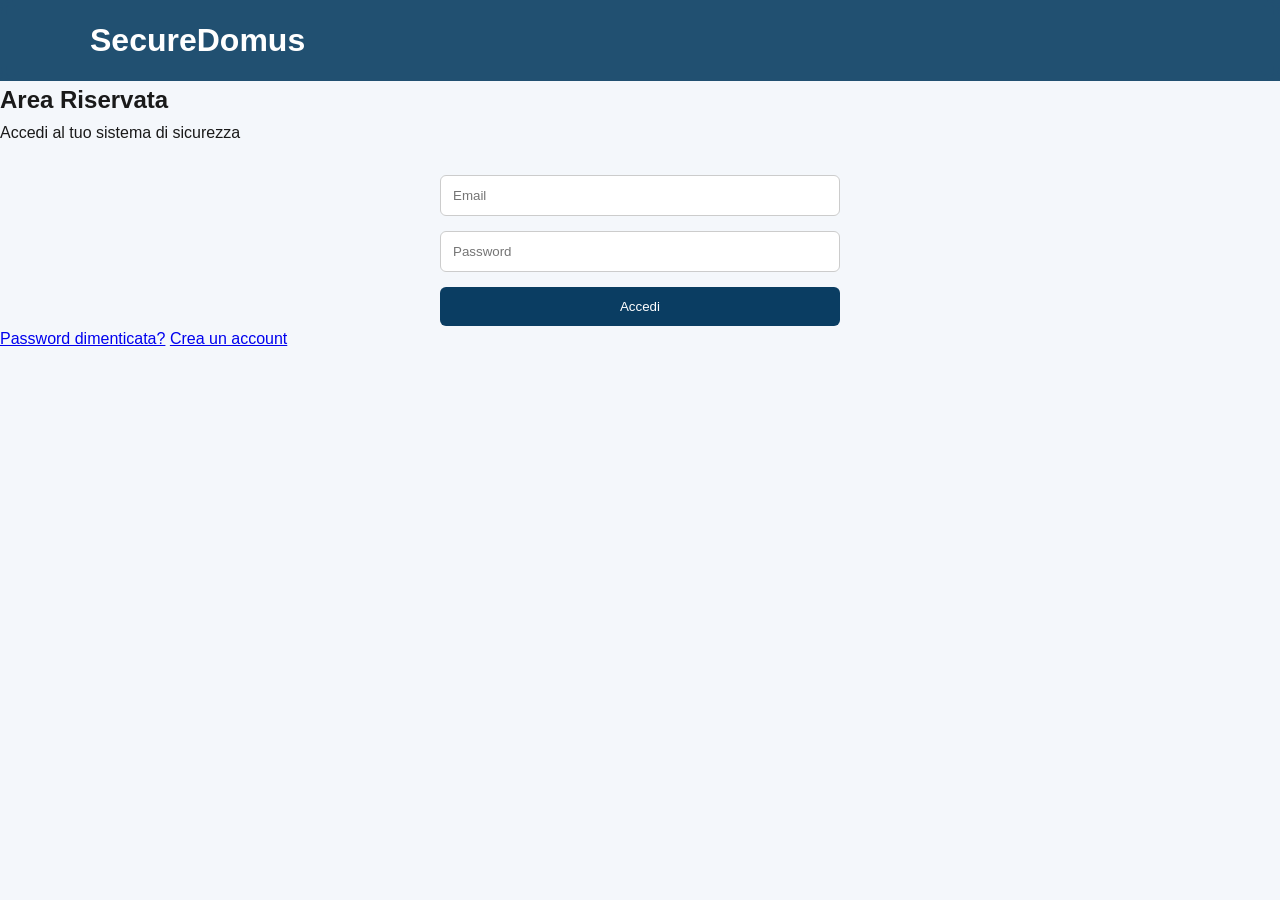
==== progetto_info/login.html @ e7b49cc9 "ciao amici hahahaha" ====
<!DOCTYPE html>
<html lang="it">

<head>
    <meta charset="UTF-8" />
    <meta name="viewport" content="width=device-width, initial-scale=1.0" />
    <title>Login - SecureDomus</title>
    <link rel="stylesheet" href="css/index.css" />
</head>

<body>

    <!-- NAVBAR -->
    <header class="navbar">
        <div class="container nav-content">
            <h1 class="logo">SecureDomus</h1>
        </div>
    </header>

    <!-- LOGIN -->
    <section class="login-section">
        <div class="login-box">

            <h2>Area Riservata</h2>
            <p>Accedi al tuo sistema di sicurezza</p>

            <form>
                <div class="input-group">
                    <input type="email" placeholder="Email" required />
                </div>

                <div class="input-group">
                    <input type="password" placeholder="Password" required />
                </div>

                <button type="submit">Accedi</button>
            </form>

            <div class="extra-links">
                <a href="#">Password dimenticata?</a>
                <a href="#">Crea un account</a>
            </div>

        </div>
    </section>

</body>

</html>
---- progetto_info/css/index.css ----
:root {
  --primary: #0a3d62;
  --secondary: #3c91e6;
  --gradient: linear-gradient(135deg, #0a3d62, #3c91e6);
}

* {
  margin: 0;
  padding: 0;
  box-sizing: border-box;
  font-family: 'Gill Sans', 'Gill Sans MT', Calibri, 'Trebuchet MS', sans-serif;
}

body {
  font-family: 'Segoe UI', sans-serif;
  background: #f4f7fb;
  color: #1a1a1a;
  line-height: 1.6;
}

.container {
  width: 90%;
  max-width: 1100px;
  margin: 0 auto;
}

.logo{
  color: white;
}

/* NAVBAR */
.navbar {
  position: sticky;
  top: 0;
  background: rgba(10, 61, 98, 0.9);
  backdrop-filter: blur(8px);
  z-index: 1000;
}

.nav-content {
  display: flex;
  justify-content: space-between;
  padding: 15px 0;
}

.nav-content ul {
  display: flex;
  gap: 20px;
  list-style: none;
}

.nav-content a {
  color: white;
  text-decoration: none;
  font-size: 0.95rem;
}

/* HERO */
.hero {
  min-height: 95vh;
  display: flex;
  align-items: center;
  justify-content: center;
  text-align: center;
  padding: 60px 0;
  color: white;
  background: var(--gradient);
}

.hero h2 {
  font-size: 2.2rem;
}

.hero p {
  margin-top: 10px;
}

.btn {
  display: inline-block;
  margin-top: 20px;
  padding: 12px 25px;
  background: white;
  color: var(--primary);
  border-radius: 30px;
  text-decoration: none;
}

/* SECTIONS */
.section {
  padding: 70px 0;
  text-align: center;
}

.section.alt {
  background: #eaf2fb;
}

/* CARDS */
.cards {
  display: grid;
  grid-template-columns: repeat(3, 1fr);
  gap: 20px;
  margin-top: 30px;
}

.card {
  background: var(--gradient);
  padding: 25px;
  border-radius: 12px;
  box-shadow: 0 5px 15px rgba(0,0,0,0.05);
  transition: transform 0.3s;
}

.card:hover {
  transform: translateY(-5px);
}

.card h3 {
    color: white;
    font-size: 1.5rem;
    letter-spacing: 2px;
}

.card p {
    color: white;
    letter-spacing: 2px;
}

/* FORM */
form {
  display: flex;
  flex-direction: column;
  gap: 15px;
  max-width: 400px;
  margin: 30px auto 0;
}

input, textarea {
  padding: 12px;
  border-radius: 6px;
  border: 1px solid #ccc;
  width: 100%;
}

textarea {
  min-height: 120px;
  resize: vertical;
}

button {
  padding: 12px;
  border: none;
  border-radius: 6px;
  background: var(--primary);
  color: white;
  cursor: pointer;
}

/* FOOTER */
footer {
  background: var(--primary);
  color: white;
  text-align: center;
  padding: 20px 0;
}

/* RESPONSIVE */
@media (max-width: 900px) {
  .cards {
    grid-template-columns: repeat(2, 1fr);
  }
}

@media (max-width: 600px) {
  .nav-content {
    flex-direction: column;
    gap: 10px;
  }

  .nav-links {
    flex-direction: column;
    align-items: center;
  }

  .hero h2 {
    font-size: 1.6rem;
  }

  .cards {
    grid-template-columns: 1fr;
  }
}
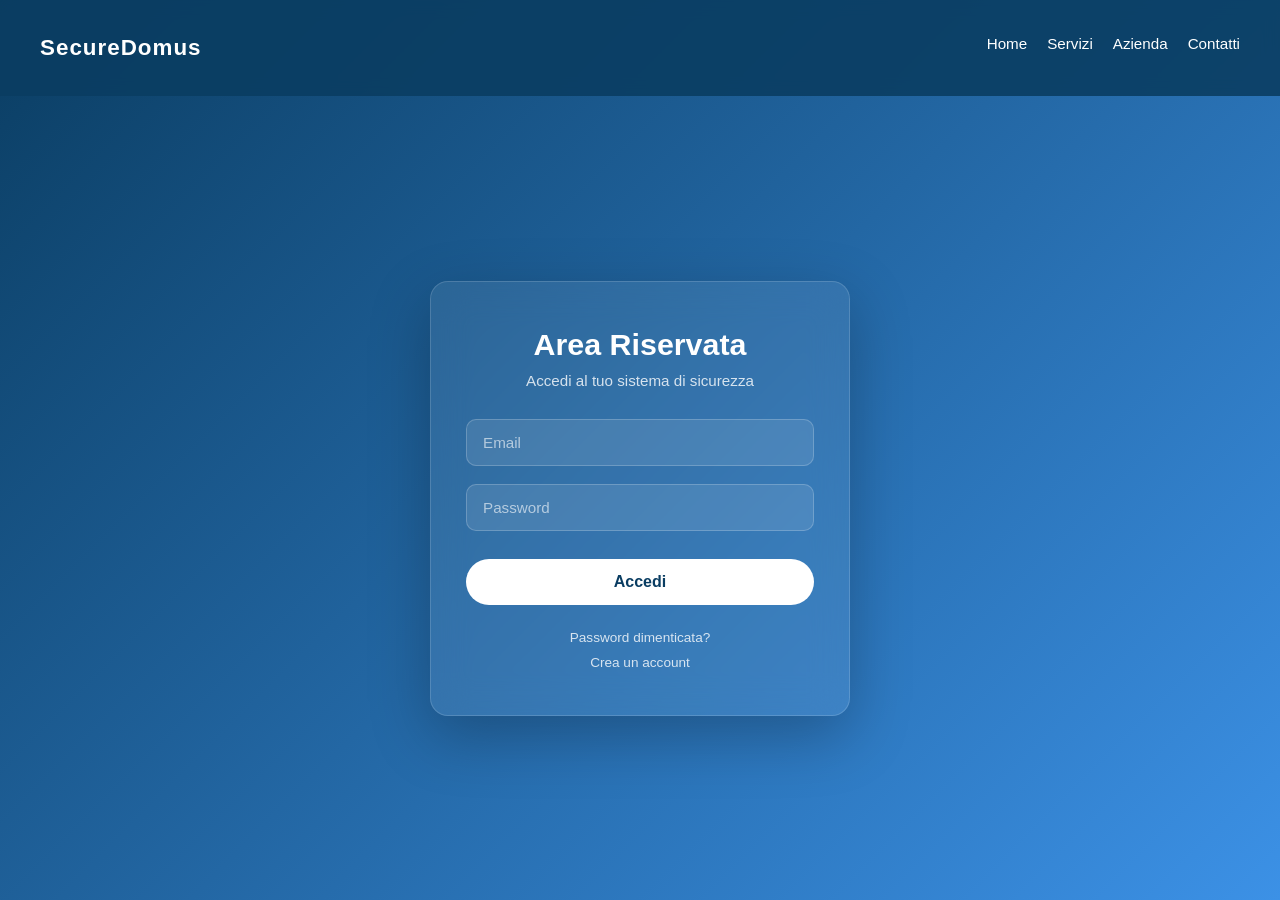
==== commit c456e561: "aggiunto tutto il succo al fico che fico!!!" ====
--- a/progetto_info/login.html
+++ b/progetto_info/login.html
@@ -5,7 +5,7 @@
     <meta charset="UTF-8" />
     <meta name="viewport" content="width=device-width, initial-scale=1.0" />
     <title>Login - SecureDomus</title>
-    <link rel="stylesheet" href="css/index.css" />
+    <link rel="stylesheet" href="css/login.css" />
 </head>
 
 <body>
@@ -14,8 +14,17 @@
     <header class="navbar">
         <div class="container nav-content">
             <h1 class="logo">SecureDomus</h1>
+            <nav>
+                <ul>
+                    <li><a href="index.html">Home</a></li>
+                    <li><a href="#servizi">Servizi</a></li>
+                    <li><a href="#azienda">Azienda</a></li>
+                    <li><a href="#contatti">Contatti</a></li>
+                </ul>
+            </nav>
         </div>
     </header>
+
 
     <!-- LOGIN -->
     <section class="login-section">
--- a/progetto_info/css/login.css
+++ b/progetto_info/css/login.css
@@ -0,0 +1,186 @@
+/* RESET MINIMO */
+* {
+  margin: 0;
+  padding: 0;
+  box-sizing: border-box;
+  font-family: 'Gill Sans', 'Gill Sans MT', Calibri, 'Trebuchet MS', sans-serif;
+}
+
+/* VARIABILI (uguali alla home) */
+:root {
+  --primary: #0a3d62;
+  --secondary: #3c91e6;
+  --gradient: linear-gradient(135deg, #0a3d62, #3c91e6);
+}
+
+/* BODY */
+body {
+  min-height: 100vh;
+  background: var(--gradient);
+  display: flex;
+  flex-direction: column;
+}
+
+/* NAVBAR */
+.navbar {
+  position: absolute;
+  top: 0;
+  width: 100%;
+  background: transparent;
+  padding: 20px 40px;
+}
+
+.logo {
+  color: white;
+  font-size: 1.4rem;
+  letter-spacing: 1px;
+}
+
+.navbar {
+  position: sticky;
+  top: 0;
+  background: rgba(10, 61, 98, 0.9);
+  backdrop-filter: blur(8px);
+  z-index: 1000;
+}
+
+.nav-content {
+  display: flex;
+  justify-content: space-between;
+  padding: 15px 0;
+}
+
+.nav-content ul {
+  display: flex;
+  gap: 20px;
+  list-style: none;
+}
+
+.nav-content a {
+  color: white;
+  text-decoration: none;
+  font-size: 0.95rem;
+}
+
+/* LAYOUT */
+.login-section {
+  flex: 1;
+  display: flex;
+  align-items: center;
+  justify-content: center;
+  padding: 20px;
+}
+
+/* CARD LOGIN (glass effect moderno) */
+.login-box {
+  width: 100%;
+  max-width: 420px;
+  padding: 45px 35px;
+  border-radius: 18px;
+
+  background: rgba(255, 255, 255, 0.08);
+  backdrop-filter: blur(18px);
+  -webkit-backdrop-filter: blur(18px);
+
+  border: 1px solid rgba(255,255,255,0.15);
+  box-shadow: 0 20px 60px rgba(0,0,0,0.25);
+
+  text-align: center;
+  color: white;
+}
+
+/* TITOLI */
+.login-box h2 {
+  font-size: 1.9rem;
+  margin-bottom: 10px;
+}
+
+.login-box p {
+  font-size: 0.95rem;
+  opacity: 0.8;
+  margin-bottom: 30px;
+}
+
+/* FORM */
+.input-group {
+  margin-bottom: 18px;
+}
+
+.login-box input {
+  width: 100%;
+  padding: 14px 16px;
+  border-radius: 10px;
+
+  border: 1px solid rgba(255,255,255,0.2);
+  background: rgba(255,255,255,0.1);
+  color: white;
+
+  font-size: 0.95rem;
+  transition: 0.25s;
+}
+
+/* placeholder */
+.login-box input::placeholder {
+  color: rgba(255,255,255,0.6);
+}
+
+/* focus */
+.login-box input:focus {
+  outline: none;
+  border-color: var(--secondary);
+  background: rgba(255,255,255,0.15);
+}
+
+/* BUTTON */
+.login-box button {
+  width: 100%;
+  padding: 14px;
+  margin-top: 10px;
+
+  border-radius: 30px;
+  border: none;
+
+  background: white;
+  color: var(--primary);
+
+  font-weight: bold;
+  font-size: 1rem;
+
+  cursor: pointer;
+  transition: 0.3s;
+}
+
+.login-box button:hover {
+  transform: translateY(-2px) scale(1.01);
+  box-shadow: 0 10px 30px rgba(0,0,0,0.3);
+}
+
+/* LINKS */
+.extra-links {
+  margin-top: 25px;
+  display: flex;
+  flex-direction: column;
+  gap: 10px;
+}
+
+.extra-links a {
+  color: rgba(255,255,255,0.8);
+  font-size: 0.85rem;
+  text-decoration: none;
+  transition: 0.2s;
+}
+
+.extra-links a:hover {
+  color: white;
+}
+
+/* RESPONSIVE */
+@media (max-width: 500px) {
+  .login-box {
+    padding: 35px 25px;
+  }
+
+  .login-box h2 {
+    font-size: 1.6rem;
+  }
+}
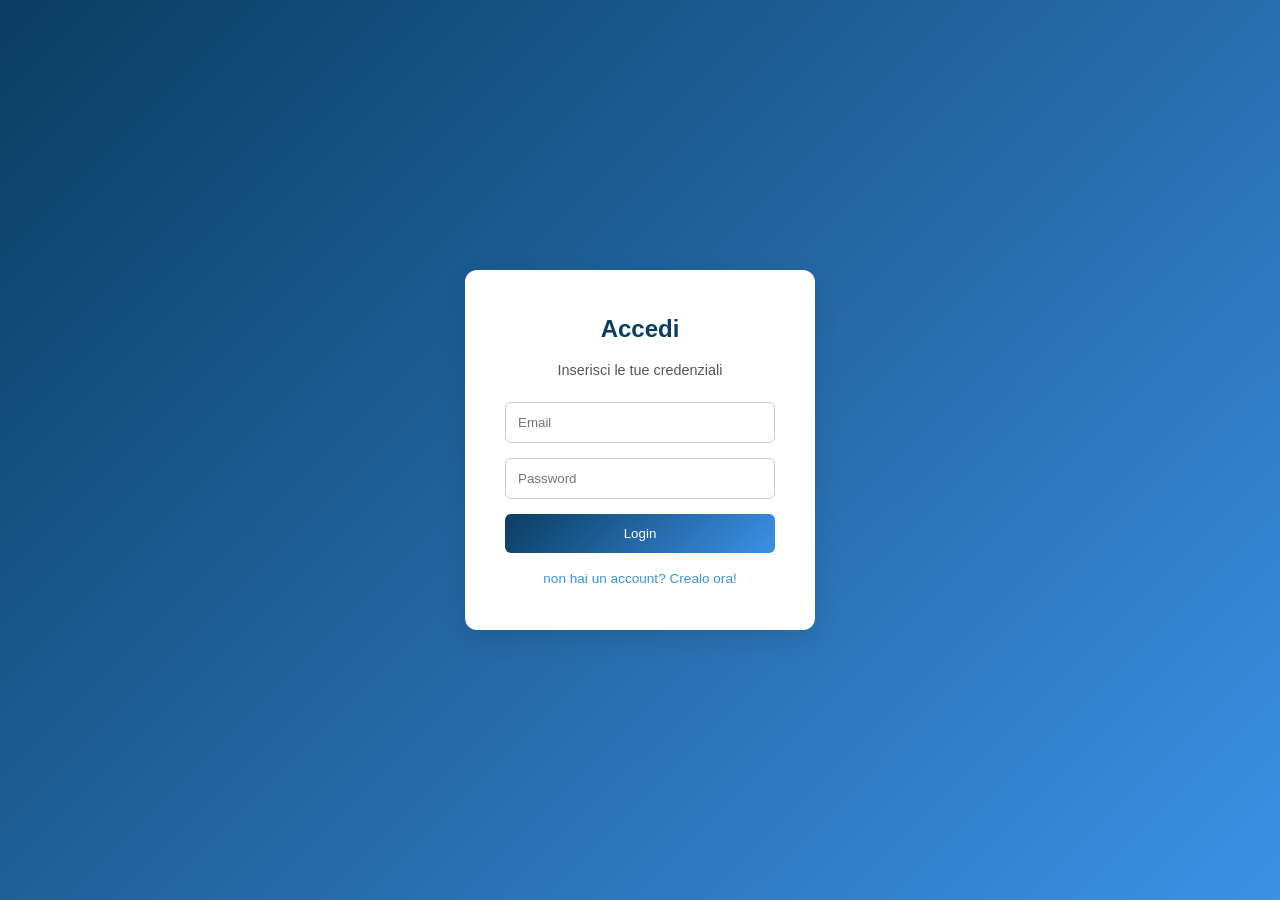
==== commit 87f2e7f7: "alberto geometry dash" ====
--- a/progetto_info/login.html
+++ b/progetto_info/login.html
@@ -2,56 +2,28 @@
 <html lang="it">
 
 <head>
-    <meta charset="UTF-8" />
-    <meta name="viewport" content="width=device-width, initial-scale=1.0" />
-    <title>Login - SecureDomus</title>
-    <link rel="stylesheet" href="css/login.css" />
+    <meta charset="UTF-8">
+    <meta name="viewport" content="width=device-width, initial-scale=1.0">
+    <title>Login</title>
+    <link rel="stylesheet" href="css/login.css">
 </head>
 
 <body>
 
-    <!-- NAVBAR -->
-    <header class="navbar">
-        <div class="container nav-content">
-            <h1 class="logo">SecureDomus</h1>
-            <nav>
-                <ul>
-                    <li><a href="index.html">Home</a></li>
-                    <li><a href="#servizi">Servizi</a></li>
-                    <li><a href="#azienda">Azienda</a></li>
-                    <li><a href="#contatti">Contatti</a></li>
-                </ul>
-            </nav>
-        </div>
-    </header>
+    <div class="login-container">
+        <div class="login-box">
+            <h2>Accedi</h2>
+            <p>Inserisci le tue credenziali</p>
 
-
-    <!-- LOGIN -->
-    <section class="login-section">
-        <div class="login-box">
-
-            <h2>Area Riservata</h2>
-            <p>Accedi al tuo sistema di sicurezza</p>
-
-            <form>
-                <div class="input-group">
-                    <input type="email" placeholder="Email" required />
-                </div>
-
-                <div class="input-group">
-                    <input type="password" placeholder="Password" required />
-                </div>
-
-                <button type="submit">Accedi</button>
+            <form action="php/login.php" method="POST">
+                <input type="email" name="email" placeholder="Email" required>
+                <input type="password" name="pswrd" placeholder="Password" required>
+                <button type="submit">Login</button>
             </form>
 
-            <div class="extra-links">
-                <a href="#">Password dimenticata?</a>
-                <a href="#">Crea un account</a>
-            </div>
-
+            <a href="register.html" class="login-link">non hai un account? Crealo ora!</a>
         </div>
-    </section>
+    </div>
 
 </body>
 
--- a/progetto_info/css/login.css
+++ b/progetto_info/css/login.css
@@ -1,4 +1,9 @@
-/* RESET MINIMO */
+:root {
+  --primary: #0a3d62;
+  --secondary: #3c91e6;
+  --gradient: linear-gradient(135deg, #0a3d62, #3c91e6);
+}
+
 * {
   margin: 0;
   padding: 0;
@@ -6,181 +11,73 @@
   font-family: 'Gill Sans', 'Gill Sans MT', Calibri, 'Trebuchet MS', sans-serif;
 }
 
-/* VARIABILI (uguali alla home) */
-:root {
-  --primary: #0a3d62;
-  --secondary: #3c91e6;
-  --gradient: linear-gradient(135deg, #0a3d62, #3c91e6);
+body {
+  font-family: 'Segoe UI', sans-serif;
+  background: #f4f7fb;
+  color: #1a1a1a;
+  line-height: 1.6;
 }
 
-/* BODY */
-body {
+/* LOGIN PAGE */
+.login-container {
   min-height: 100vh;
-  background: var(--gradient);
-  display: flex;
-  flex-direction: column;
-}
-
-/* NAVBAR */
-.navbar {
-  position: absolute;
-  top: 0;
-  width: 100%;
-  background: transparent;
-  padding: 20px 40px;
-}
-
-.logo {
-  color: white;
-  font-size: 1.4rem;
-  letter-spacing: 1px;
-}
-
-.navbar {
-  position: sticky;
-  top: 0;
-  background: rgba(10, 61, 98, 0.9);
-  backdrop-filter: blur(8px);
-  z-index: 1000;
-}
-
-.nav-content {
-  display: flex;
-  justify-content: space-between;
-  padding: 15px 0;
-}
-
-.nav-content ul {
-  display: flex;
-  gap: 20px;
-  list-style: none;
-}
-
-.nav-content a {
-  color: white;
-  text-decoration: none;
-  font-size: 0.95rem;
-}
-
-/* LAYOUT */
-.login-section {
-  flex: 1;
   display: flex;
   align-items: center;
   justify-content: center;
-  padding: 20px;
+  background: var(--gradient);
 }
 
-/* CARD LOGIN (glass effect moderno) */
 .login-box {
-  width: 100%;
-  max-width: 420px;
-  padding: 45px 35px;
-  border-radius: 18px;
-
-  background: rgba(255, 255, 255, 0.08);
-  backdrop-filter: blur(18px);
-  -webkit-backdrop-filter: blur(18px);
-
-  border: 1px solid rgba(255,255,255,0.15);
-  box-shadow: 0 20px 60px rgba(0,0,0,0.25);
-
+  background: white;
+  padding: 40px;
+  border-radius: 12px;
+  width: 90%;
+  max-width: 350px;
   text-align: center;
-  color: white;
+  box-shadow: 0 10px 25px rgba(0,0,0,0.1);
 }
 
-/* TITOLI */
 .login-box h2 {
-  font-size: 1.9rem;
+  color: var(--primary);
   margin-bottom: 10px;
 }
 
 .login-box p {
-  font-size: 0.95rem;
-  opacity: 0.8;
-  margin-bottom: 30px;
+  font-size: 0.9rem;
+  margin-bottom: 20px;
+  color: #555;
 }
 
-/* FORM */
-.input-group {
-  margin-bottom: 18px;
+.login-box form {
+  display: flex;
+  flex-direction: column;
+  gap: 15px;
 }
 
 .login-box input {
-  width: 100%;
-  padding: 14px 16px;
-  border-radius: 10px;
-
-  border: 1px solid rgba(255,255,255,0.2);
-  background: rgba(255,255,255,0.1);
-  color: white;
-
-  font-size: 0.95rem;
-  transition: 0.25s;
+  padding: 12px;
+  border-radius: 6px;
+  border: 1px solid #ccc;
 }
 
-/* placeholder */
-.login-box input::placeholder {
-  color: rgba(255,255,255,0.6);
-}
-
-/* focus */
-.login-box input:focus {
-  outline: none;
-  border-color: var(--secondary);
-  background: rgba(255,255,255,0.15);
-}
-
-/* BUTTON */
 .login-box button {
-  width: 100%;
-  padding: 14px;
-  margin-top: 10px;
-
-  border-radius: 30px;
+  background: var(--gradient);
   border: none;
-
-  background: white;
-  color: var(--primary);
-
-  font-weight: bold;
-  font-size: 1rem;
-
+  color: white;
+  padding: 12px;
+  border-radius: 6px;
   cursor: pointer;
-  transition: 0.3s;
+  transition: opacity 0.3s;
 }
 
 .login-box button:hover {
-  transform: translateY(-2px) scale(1.01);
-  box-shadow: 0 10px 30px rgba(0,0,0,0.3);
+  opacity: 0.9;
 }
 
-/* LINKS */
-.extra-links {
-  margin-top: 25px;
-  display: flex;
-  flex-direction: column;
-  gap: 10px;
-}
-
-.extra-links a {
-  color: rgba(255,255,255,0.8);
+.login-link {
+  display: block;
+  margin-top: 15px;
   font-size: 0.85rem;
+  color: var(--secondary);
   text-decoration: none;
-  transition: 0.2s;
-}
-
-.extra-links a:hover {
-  color: white;
-}
-
-/* RESPONSIVE */
-@media (max-width: 500px) {
-  .login-box {
-    padding: 35px 25px;
-  }
-
-  .login-box h2 {
-    font-size: 1.6rem;
-  }
 }
